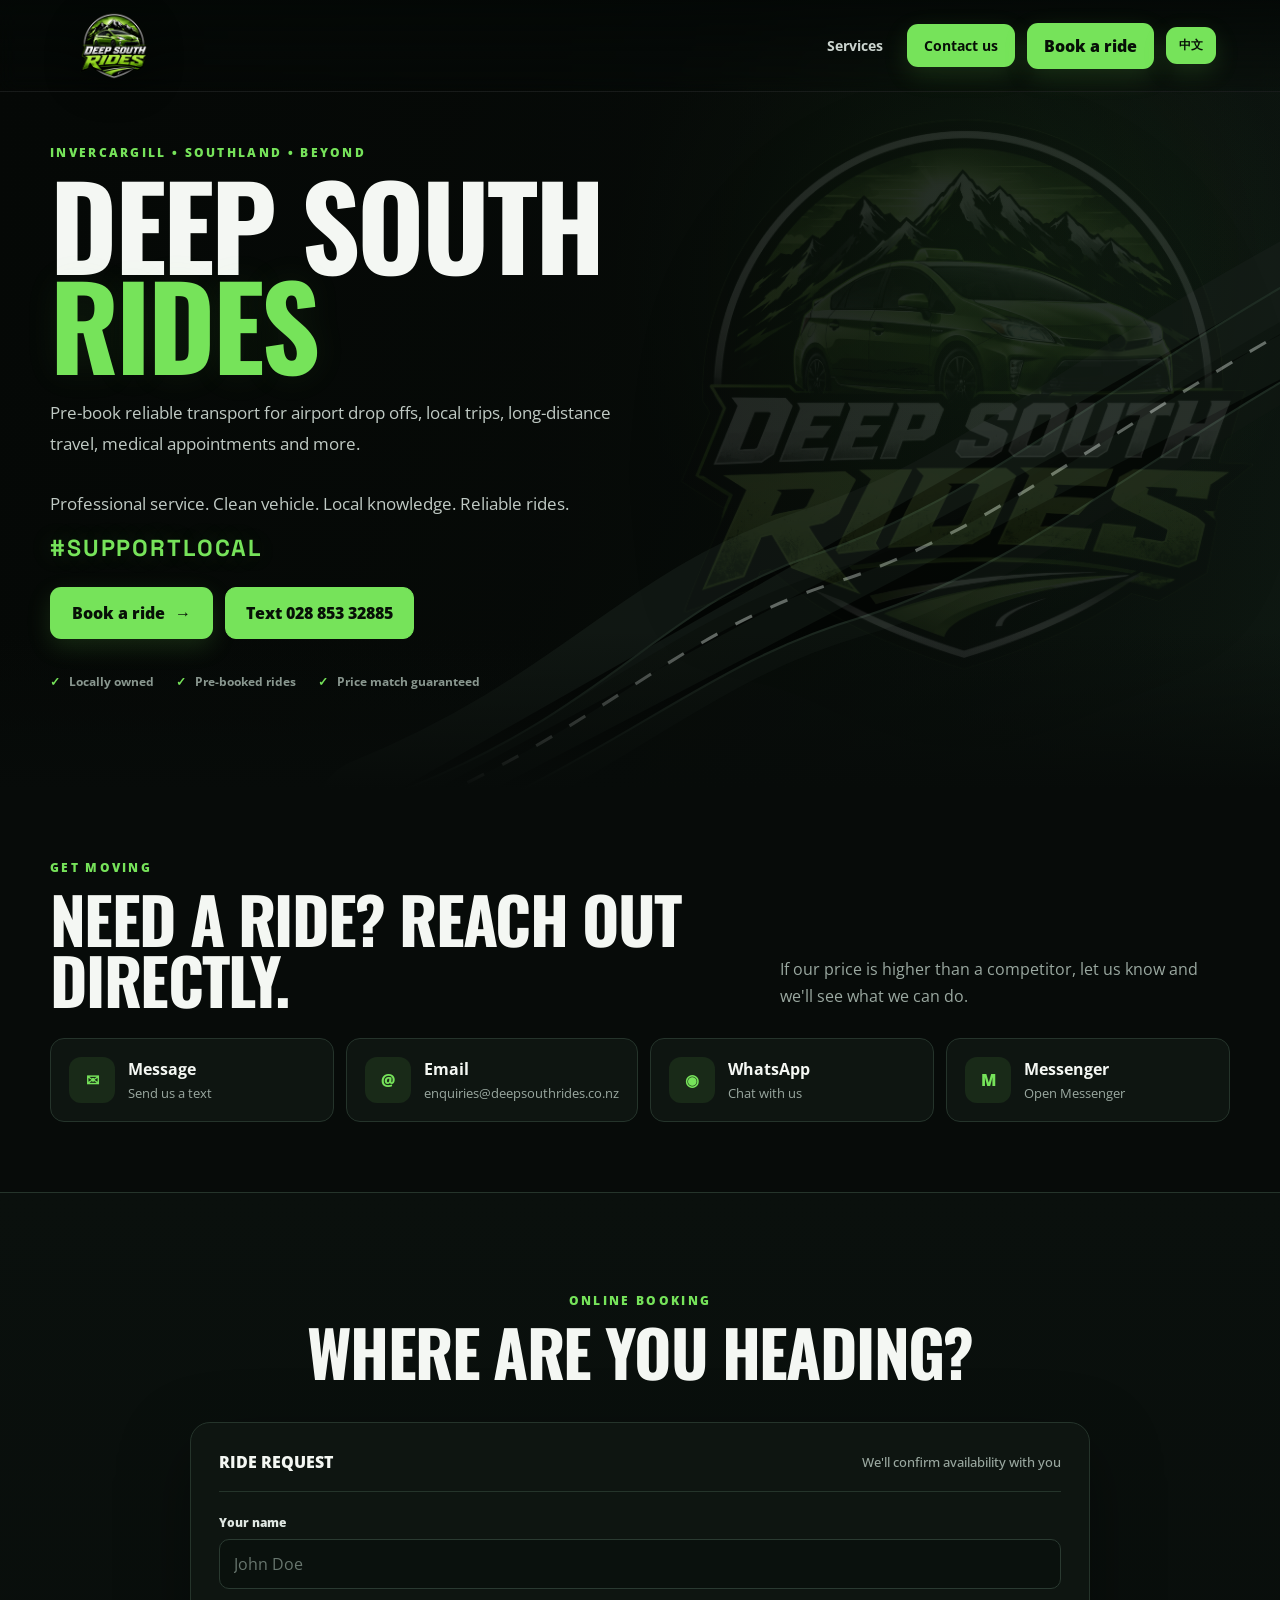
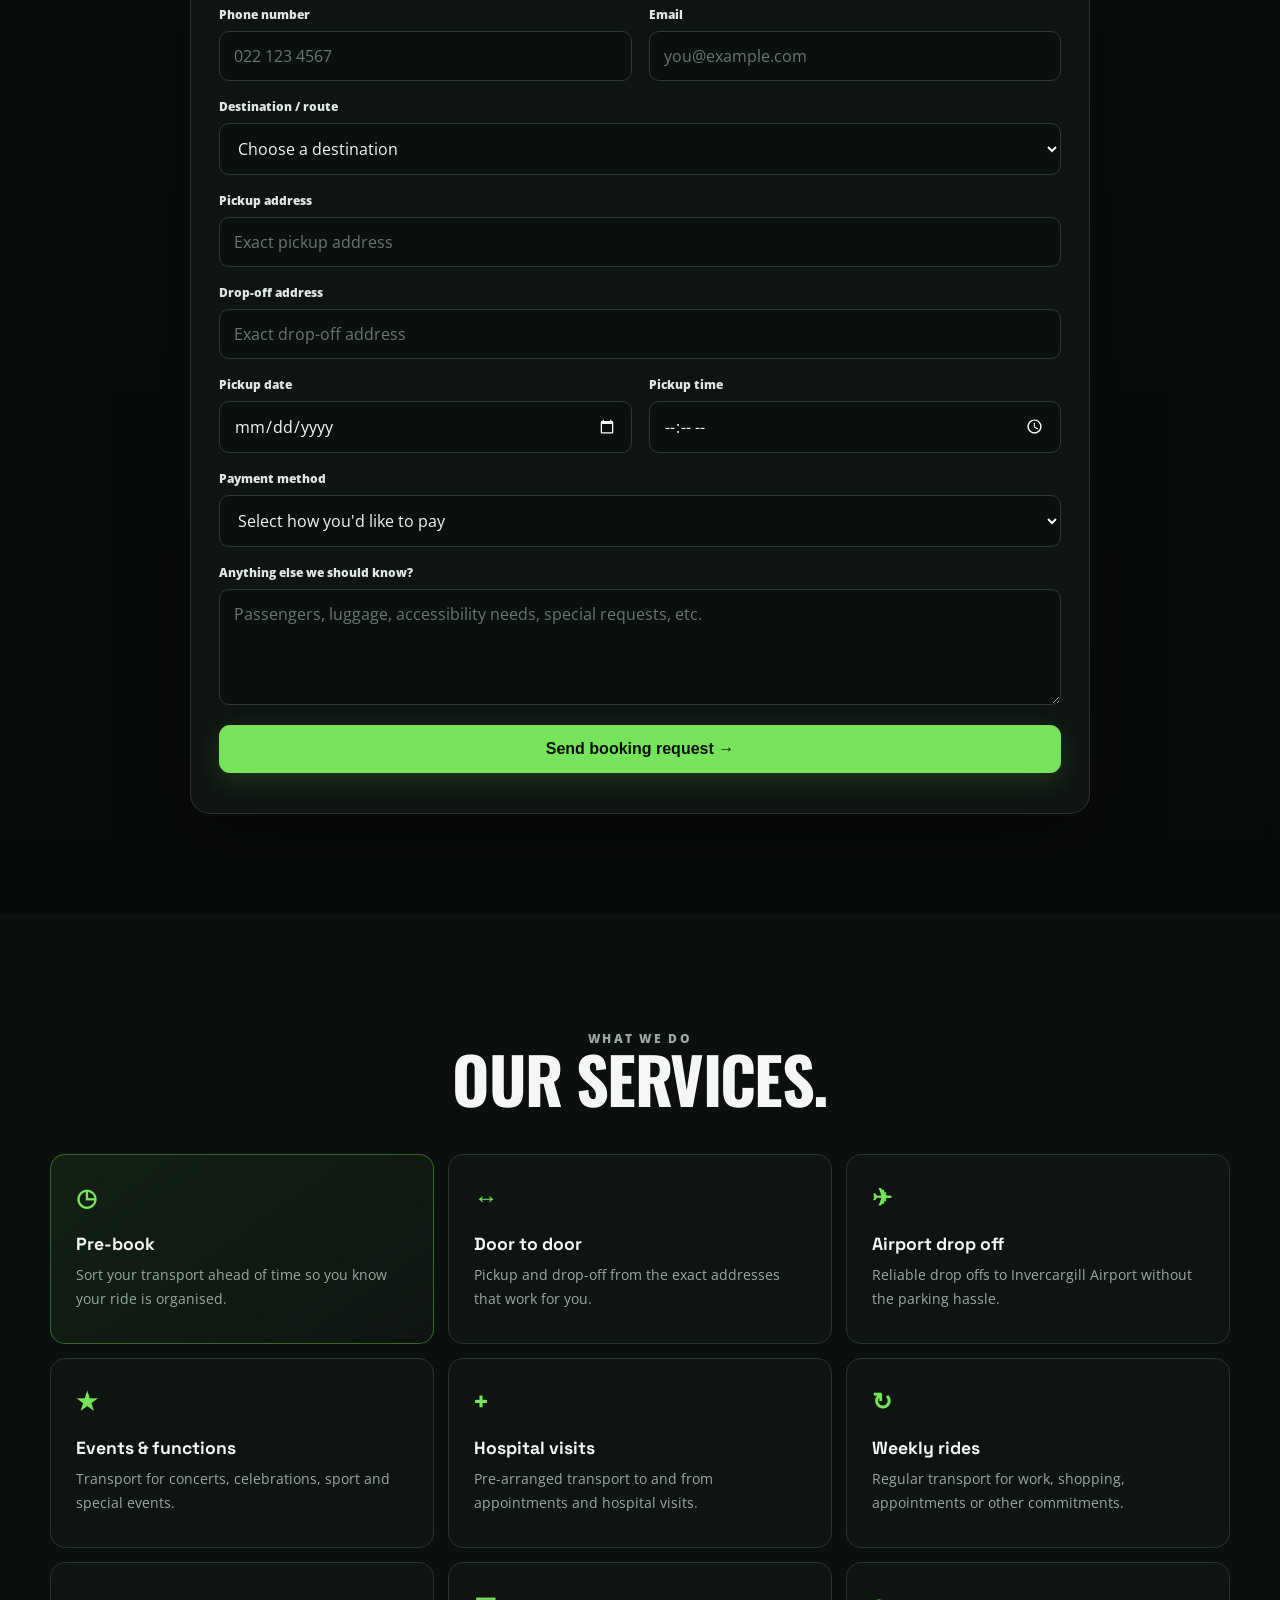
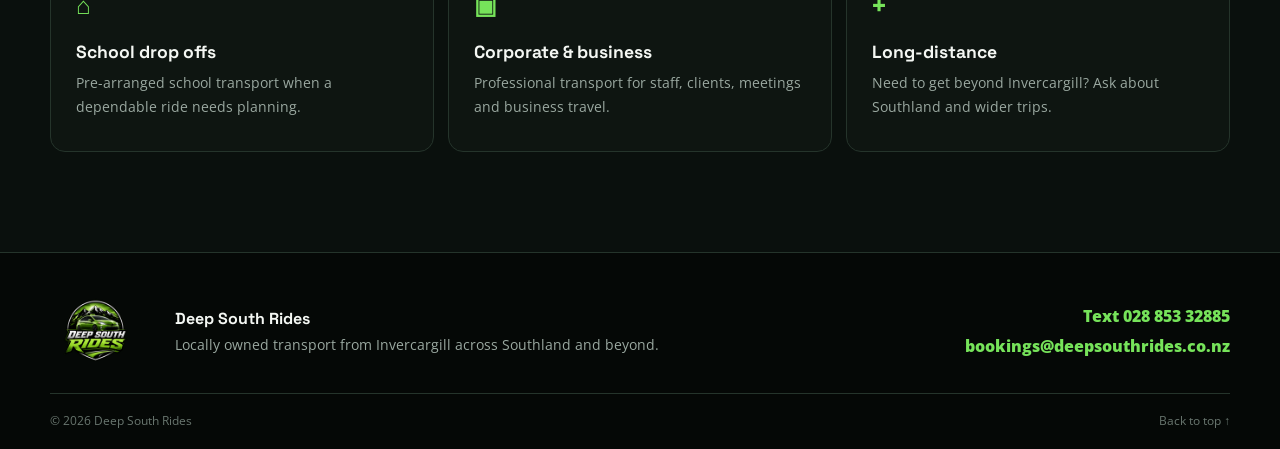
==== index.html @ a777f021 "Update index.html" ====
<!DOCTYPE html>
<html lang="en">
<head>
  <meta charset="utf-8">
  <meta name="viewport" content="width=device-width, initial-scale=1">
  <meta name="description" content="Deep South Rides — locally owned pre-booked transport across Invercargill, Southland and beyond.">
  <title>Deep South Rides | Invercargill & Southland</title>
  <link rel="icon" type="image/png" href="images/favicon.png">
  <link rel="stylesheet" href="index.css">
  <link rel="preconnect" href="https://fonts.googleapis.com">
  <link rel="preconnect" href="https://fonts.gstatic.com" crossorigin>
  <link href="https://fonts.googleapis.com/css2?family=Open+Sans:wght@400;500;600;700;800&family=Oswald:wght@500;600;700&family=Space+Grotesk:wght@500;600;700&display=swap" rel="stylesheet">
</head>

<body>

  <div id="google_translate_element" class="translate-widget" aria-label="Translate this page"></div>

  <header class="site-header">
    <a href="#top" class="brand" aria-label="Deep South Rides home">
      <img src="images/UberTaxiInvercargillRides.png" alt="Deep South Rides logo">
    </a>

    <nav class="desktop-nav" aria-label="Main navigation">
      <a href="#services">Services</a>
      <a href="#contact" class="header-contact">Contact us</a>
      <a href="#book" class="header-book">Book a ride</a>
      <button type="button" class="language-btn" onclick="openChinese()">中文</button>
    </nav>
  </header>


  <main id="top">

    <!-- HERO -->
    <section class="hero">

      <div class="hero-road-art" aria-hidden="true">
        <svg viewBox="0 0 900 600" preserveAspectRatio="none">
          <path class="road road-one" d="M-50 590 C170 500 220 400 390 345 C560 290 680 170 950 35" />
          <path class="road road-two" d="M-60 625 C180 530 250 435 420 385 C590 335 720 205 965 85" />
          <path class="road-line" d="M-60 607 C175 516 235 420 405 366 C575 311 700 188 960 60" />
          <path class="road-side" d="M-35 575 C185 492 230 390 382 340 C550 285 675 165 930 28" />
          <path class="road-side" d="M-70 640 C190 545 260 450 430 400 C605 345 735 215 980 95" />
        </svg>
      </div>

      <img class="hero-watermark" src="images/UberTaxiInvercargillRides.png" alt="" aria-hidden="true">

      <div class="hero-content">
        <p class="eyebrow">INVERCARGILL • SOUTHLAND • BEYOND</p>

        <h1>
          DEEP SOUTH<br>
          <span>RIDES</span>
        </h1>

        <p class="hero-copy">
          Pre-book reliable transport for airport drop offs, local trips,
          long-distance travel, medical appointments and more.
          <br><br>
          Professional service. Clean vehicle. Local knowledge. Reliable rides.
        </p>

        <p class="support-local">#SUPPORTLOCAL</p>

        <div class="hero-actions">
          <a href="#book" class="primary-btn">
            Book a ride <span>→</span>
          </a>

          <a href="sms:02885332885" class="ghost-btn">
            Text 028 853 32885
          </a>
        </div>

        <div class="hero-meta">
          <span><b>✓</b> Locally owned</span>
          <span><b>✓</b> Pre-booked rides</span>
          <span><b>✓</b> Price match guaranteed</span>
        </div>
      </div>

      <div class="hero-bottom-fade"></div>
    </section>


    <!-- QUICK CONTACT -->
    <section class="quick-booking" aria-labelledby="booking-options-title">

      <div class="section-heading">
        <div>
          <p class="eyebrow">GET MOVING</p>
          <h2 id="booking-options-title">
            Need a ride? Reach out directly.
          </h2>
        </div>

        <p>
          If our price is higher than a competitor, let us know and we'll see
          what we can do.
        </p>
      </div>

      <div class="booking-options">

        <a class="booking-option" href="sms:02885332885">
          <span class="option-icon">✉</span>
          <strong>Message</strong>
          <small>Send us a text</small>
        </a>

        <a class="booking-option" href="mailto:bookings@deepsouthrides.co.nz">
          <span class="option-icon">@</span>
          <strong>Email</strong>
          <small>enquiries@deepsouthrides.co.nz</small>
        </a>

        <a
          class="booking-option"
          href="https://wa.me/642885332885"
          target="_blank"
          rel="noopener"
        >
          <span class="option-icon">◉</span>
          <strong>WhatsApp</strong>
          <small>Chat with us</small>
        </a>

        <a
          class="booking-option"
          href="https://www.facebook.com/share/1C5EpZ6RTG/"
          target="_blank"
          rel="noopener"
        >
          <span class="option-icon">M</span>
          <strong>Messenger</strong>
          <small>Open Messenger</small>
        </a>

      </div>
    </section>


    <!-- BOOKING -->
    <section class="booking-section" id="book">

      <div class="booking-intro centered-intro">
        <p class="eyebrow">ONLINE BOOKING</p>
        <h2>Where are you heading?</h2>
      </div>

      <div class="booking-card">

        <form
          id="rideForm"
          action="https://formspree.io/f/mrpznook"
          method="POST"
        >

          <input
            type="hidden"
            name="_subject"
            value="New Deep South Rides booking request"
          >

          <div class="form-top">
            <span>RIDE REQUEST</span>
            <small>We'll confirm availability with you</small>
          </div>

          <div class="form-grid">

            <label class="field full">
              <span>Your name</span>
              <input
                type="text"
                name="name"
                placeholder="John Doe"
                required
                autocomplete="name"
              >
            </label>


            <label class="field">
              <span>Phone number</span>
              <input
                type="tel"
                name="phone"
                placeholder="022 123 4567"
                required
                autocomplete="tel"
              >
            </label>


            <label class="field">
              <span>Email</span>
              <input
                type="email"
                name="email"
                placeholder="you@example.com"
                required
                autocomplete="email"
              >
            </label>


            <label class="field full">
              <span>Destination / route</span>

              <select
                id="destination"
                name="destination"
                required
              >

                <option value="" selected disabled>
                  Choose a destination
                </option>

                <option
                  value="Invercargill Town Boundary - $12.50"
                  data-map="https://www.google.com/maps/d/edit?mid=1OoMt-_o56Mou2EykRLK20W5G-H4klWc&usp=sharinghttps://www.google.com/maps/d/edit?mid=1OoMt-_o56Mou2EykRLK20W5G-H4klWc&usp=sharing"
                >
                  Invercargill Town Boundary — $12.50
                </option>

                <option
                  value="Otatara - $20"
                  data-map="Otatara, Southland, New Zealand"
                >
                  Otatara — $20
                </option>

                <!-- DO NOT CHANGE THIS VALUE/TEXT -->
                <option
                  value="Airport Drop Offs - $25"
                  data-map="Invercargill Airport, New Zealand"
                >
                  Airport Drop Offs — $20 (drop off only)
                </option>

                <option
                  value="Bluff - $50"
                  data-map="Bluff, Southland, New Zealand"
                >
                  Bluff — $50
                </option>

                <option
                  value="Riverton - $75"
                  data-map="Riverton, Southland, New Zealand"
                >
                  Riverton — $75
                </option>

                <option
                  value="Gore - $100"
                  data-map="Gore, Southland, New Zealand"
                >
                  Gore — $100
                </option>

                <option
                  value="Te Anau - $300"
                  data-map="Te Anau, New Zealand"
                >
                  Te Anau — $300
                </option>

                <option
                  value="Queenstown - $350"
                  data-map="Queenstown, New Zealand"
                >
                  Queenstown — $350
                </option>

                <option
                  value="Dunedin - $375"
                  data-map="Dunedin, New Zealand"
                >
                  Dunedin — $375
                </option>

                <option
                  value="Wanaka - $450"
                  data-map="Wanaka, New Zealand"
                >
                  Wanaka — $450
                </option>

                <option value="Other destination">
                  Other / somewhere not listed
                </option>

              </select>
            </label>


            <!-- MAP -->
            <div
              class="map-wrap full"
              id="mapWrap"
              hidden
            >

              <div class="map-title">
                <strong id="mapTitle">Your trip</strong>
                <span>MAP PREVIEW</span>
              </div>

              <iframe
                id="tripMap"
                title="Destination map"
                loading="lazy"
                referrerpolicy="no-referrer-when-downgrade"
              ></iframe>

              <p class="map-note">
                Map preview only. Add your exact pickup and drop-off addresses
                below and we'll confirm the final route.
              </p>

            </div>


            <label class="field full">
              <span>Pickup address</span>
              <input
                type="text"
                name="pickup_address"
                placeholder="Exact pickup address"
                required
                autocomplete="street-address"
              >
            </label>


            <label class="field full">
              <span>Drop-off address</span>
              <input
                type="text"
                name="dropoff_address"
                placeholder="Exact drop-off address"
                required
              >
            </label>


            <label class="field">
              <span>Pickup date</span>
              <input
                type="date"
                id="pickupDate"
                name="pickup_date"
                required
              >
            </label>


            <label class="field">
              <span>Pickup time</span>
              <input
                type="time"
                id="pickupTime"
                name="pickup_time"
                required
              >
            </label>


            <label class="field full">
              <span>Payment method</span>

              <select
                id="paymentMethod"
                name="payment_method"
                required
              >

                <option value="" selected disabled>
                  Select how you'd like to pay
                </option>

                <option value="Online Card Payment">
                  Pay online by card
                </option>

                <option value="PayWave / Card on Arrival">
                  PayWave / card on arrival
                </option>

                <option value="Cash on Arrival">
                  Cash on arrival
                </option>

                <option value="Bank Transfer">
                  Bank transfer
                </option>

              </select>
            </label>


            <div
              id="bankDetails"
              class="bank-details full"
              hidden
            >
              <strong>Bank transfer info</strong>

              <p>
                Account:
                <strong>38-9015-0657946-19</strong>
                — David Spencer
                <br>
                Reference:
                use your
                <strong>Name + Pickup Date</strong>.
              </p>
            </div>


            <label class="field full">
              <span>Anything else we should know?</span>

              <textarea
                name="message"
                rows="4"
                placeholder="Passengers, luggage, accessibility needs, special requests, etc."
              ></textarea>
            </label>

          </div>


          <button
            class="submit-btn"
            type="submit"
          >
            Send booking request <span>→</span>
          </button>

          <p
            class="form-status"
            id="formStatus"
            aria-live="polite"
          ></p>

        </form>
      </div>
    </section>


    <!-- SERVICES -->
    <section
      class="services-section"
      id="services"
    >

      <div class="section-shell">

        <div class="section-heading stacked">
          <p class="eyebrow">WHAT WE DO</p>
          <h2>Our services.</h2>
        </div>


        <div class="service-grid">

          <article class="service-card featured">
            <div class="service-icon">◷</div>
            <h3>Pre-book</h3>
            <p>
              Sort your transport ahead of time so you know your ride is organised.
            </p>
          </article>


          <article class="service-card">
            <div class="service-icon">↔</div>
            <h3>Door to door</h3>
            <p>
              Pickup and drop-off from the exact addresses that work for you.
            </p>
          </article>


          <article class="service-card">
            <div class="service-icon">✈</div>
            <h3>Airport drop off</h3>
            <p>
              Reliable drop offs to Invercargill Airport without the parking hassle.
            </p>
          </article>


          <article class="service-card">
            <div class="service-icon">★</div>
            <h3>Events & functions</h3>
            <p>
              Transport for concerts, celebrations, sport and special events.
            </p>
          </article>


          <article class="service-card">
            <div class="service-icon">+</div>
            <h3>Hospital visits</h3>
            <p>
              Pre-arranged transport to and from appointments and hospital visits.
            </p>
          </article>


          <article class="service-card">
            <div class="service-icon">↻</div>
            <h3>Weekly rides</h3>
            <p>
              Regular transport for work, shopping, appointments or other commitments.
            </p>
          </article>


          <article class="service-card">
            <div class="service-icon">⌂</div>
            <h3>School drop offs</h3>
            <p>
              Pre-arranged school transport when a dependable ride needs planning.
            </p>
          </article>


          <article class="service-card">
            <div class="service-icon">▣</div>
            <h3>Corporate & business</h3>
            <p>
              Professional transport for staff, clients, meetings and business travel.
            </p>
          </article>


          <article class="service-card">
            <div class="service-icon">+</div>
            <h3>Long-distance</h3>
            <p>
              Need to get beyond Invercargill? Ask about Southland and wider trips.
            </p>
          </article>

        </div>
      </div>
    </section>

  </main>


  <!-- FOOTER -->
  <footer id="contact">

    <div class="footer-inner">

      <img
        src="images/UberTaxiInvercargillRides.png"
        alt="Deep South Rides logo"
      >

      <div>
        <strong>Deep South Rides</strong>

        <p>
          Locally owned transport from Invercargill across Southland and beyond.
        </p>
      </div>

      <div class="footer-contact">

        <a href="sms:02885332885">
          Text 028 853 32885
        </a>

        <a href="mailto:bookings@deepsouthrides.co.nz">
          bookings@deepsouthrides.co.nz
        </a>

      </div>

    </div>


    <div class="footer-bottom">

      <span>
        © 2026 Deep South Rides
      </span>

      <a href="#top">
        Back to top ↑
      </a>

    </div>

  </footer>


<script>

  const form = document.getElementById('rideForm');

  const dateInput =
    document.getElementById('pickupDate');

  const timeInput =
    document.getElementById('pickupTime');

  const status =
    document.getElementById('formStatus');

  const destination =
    document.getElementById('destination');

  const mapWrap =
    document.getElementById('mapWrap');

  const tripMap =
    document.getElementById('tripMap');

  const mapTitle =
    document.getElementById('mapTitle');

  const paymentMethodSelect =
    document.getElementById('paymentMethod');

  const bankDetails =
    document.getElementById('bankDetails');


  // No minimum-notice rule:
  // customers can request any pickup time and we'll confirm availability.
  dateInput.min =
    new Date().toISOString().slice(0, 10);


  // Bank transfer details
  paymentMethodSelect.addEventListener('change', () => {

    bankDetails.hidden =
      paymentMethodSelect.value !== 'Bank Transfer';

  });


  /*
   * DESTINATION MAP
   *
   * Invercargill uses a coordinate-based Google Maps embed.
   * This keeps the map centred on Invercargill and zoomed in
   * instead of showing the entire Southland/world.
   */

  destination.addEventListener('change', () => {

    const option =
      destination.options[destination.selectedIndex];

    const place =
      option.dataset.map;


    // No map for "Other destination"
    if (!place) {

      mapWrap.hidden = true;
      tripMap.src = '';

      return;
    }


    // Set title
    mapTitle.textContent =
      option.textContent.replace(/\s*—.*/, '').trim();


    /*
     * INVERCARGILL TOWN BOUNDARY
     *
     * q = exact centre coordinate
     * z = zoom level
     *
     * Higher zoom number = closer view.
     */
    if (
      option.value.startsWith(
        'Invercargill Town Boundary'
      )
    ) {

      tripMap.src =
        'https://www.google.com/maps' +
        '?q=-46.4132,168.3538' +
        '&z=13' +
        '&output=embed';

    } else {

      /*
       * Other destinations still show the route
       * from Invercargill to the selected destination.
       */

      tripMap.src =
        'https://www.google.com/maps' +
        '?output=embed' +
        '&saddr=' +
        encodeURIComponent(
          'Invercargill, New Zealand'
        ) +
        '&daddr=' +
        encodeURIComponent(place);

    }


    mapWrap.hidden = false;

  });


  // FORM SUBMISSION
  form.addEventListener('submit', async (event) => {

    event.preventDefault();

    status.textContent = '';
    status.className = 'form-status';


    const submitButton =
      form.querySelector('.submit-btn');

    const originalText =
      submitButton.innerHTML;


    submitButton.disabled = true;

    submitButton.innerHTML =
      'Sending booking...';


    try {

      const response =
        await fetch(
          'https://formspree.io/f/mrpznook',
          {
            method: 'POST',
            body: new FormData(form),
            headers: {
              Accept: 'application/json'
            }
          }
        );


      if (!response.ok) {
        throw new Error('submit failed');
      }


      // Save booking information
      sessionStorage.setItem(
        'rideDestination',
        destination.value
      );

      sessionStorage.setItem(
        'rideName',
        form.elements.name.value
      );

      sessionStorage.setItem(
        'rideDate',
        dateInput.value
      );

      sessionStorage.setItem(
        'rideTime',
        timeInput.value
      );

      sessionStorage.setItem(
        'paymentMethod',
        paymentMethodSelect.value
      );


      // Keep Stripe in the background
      // for online card payments.
      window.location.href =
        paymentMethodSelect.value ===
        'Online Card Payment'
          ? 'pay.html'
          : 'success.html';


    } catch (error) {

      status.textContent =
        'Something went wrong. Please try again or contact us by text or email.';

      status.className =
        'form-status error';

      submitButton.disabled = false;

      submitButton.innerHTML =
        originalText;

    }

  });


  // CHINESE TRANSLATION
  function openChinese() {

    const select =
      document.querySelector('.goog-te-combo');


    if (select) {

      select.value = 'zh-CN';

      select.dispatchEvent(
        new Event('change')
      );

    } else {

      const widget =
        document.getElementById(
          'google_translate_element'
        );

      widget.classList.add('show');


      setTimeout(() => {

        const s =
          document.querySelector(
            '.goog-te-combo'
          );

        if (s) {

          s.value = 'zh-CN';

          s.dispatchEvent(
            new Event('change')
          );

        }

      }, 600);

    }

  }


  function googleTranslateElementInit() {

    new google.translate.TranslateElement(

      {
        pageLanguage: 'en',
        includedLanguages: 'en,zh-CN',
        autoDisplay: false
      },

      'google_translate_element'

    );

  }

</script>


<script
  src="https://translate.google.com/translate_a/element.js?cb=googleTranslateElementInit"
></script>

</body>
</html>
---- index.css ----
:root{
  --bg:#070b09;--bg2:#0a100d;--surface:#0e1511;--surface2:#121c17;--surface3:#16221b;
  --green:#76e35a;--green-dark:#4fbd43;--text:#f4f7f3;--muted:#9aa8a0;--line:#25342b;
  --max:1180px;--shadow:0 24px 70px rgba(0,0,0,.35)
}
*{box-sizing:border-box}
html{scroll-behavior:smooth;background:var(--bg);color-scheme:dark}
body{margin:0;background:var(--bg);color:var(--text);font-family:'Open Sans',Arial,sans-serif;overflow-x:hidden}
a{color:inherit}img{max-width:100%}section{position:relative}
.site-header{position:absolute;top:0;left:0;right:0;height:92px;padding:12px clamp(20px,5vw,70px);display:flex;align-items:center;justify-content:space-between;z-index:20;background:linear-gradient(180deg,rgba(4,8,6,.92),rgba(4,8,6,.18));border-bottom:1px solid rgba(255,255,255,.08);backdrop-filter:blur(10px)}
.brand{display:flex;align-items:center}.brand img{width:100px;height:70px;object-fit:contain;filter:drop-shadow(0 8px 18px rgba(0,0,0,.35))}
.desktop-nav{display:flex;align-items:center;gap:12px}.desktop-nav>a:not(.header-book){text-decoration:none;color:#cbd4cf;font-size:.86rem;font-weight:700;padding:10px 12px;transition:.2s}.desktop-nav>a:not(.header-book):hover{color:var(--green)}
.header-book,.header-contact,.language-btn,.primary-btn,.submit-btn{background:var(--green);color:#071007!important;text-decoration:none;font-weight:800;border:0;cursor:pointer;border-radius:11px;transition:.2s;box-shadow:0 8px 25px rgba(118,227,90,.15)}
.header-book,.header-contact{padding:12px 17px!important}.language-btn{padding:10px 13px;font:800 .78rem 'Space Grotesk',sans-serif}.header-book:hover,.header-contact:hover,.language-btn:hover,.primary-btn:hover,.submit-btn:hover{background:#8df073;transform:translateY(-2px)}
.translate-widget{position:fixed;top:98px;right:24px;z-index:50;display:none;background:#101812;border:1px solid var(--line);border-radius:10px;padding:8px}
.translate-widget.show{display:block}.goog-te-banner-frame{display:none!important}body{top:0!important}.goog-te-gadget{font-size:0!important}.goog-te-gadget .goog-te-combo{font-size:13px!important;background:#101812;color:#fff;border:1px solid #33463a;padding:7px;border-radius:7px}

.hero{min-height:760px;display:flex;align-items:center;padding:145px 24px 100px;overflow:hidden;background:radial-gradient(circle at 75% 35%,rgba(77,167,65,.15),transparent 32%),linear-gradient(115deg,#050806 0%,#0a100c 52%,#101b14 100%)}
.hero:before{content:"";position:absolute;inset:0;background:linear-gradient(90deg,rgba(5,8,6,.98) 0%,rgba(5,8,6,.82) 42%,rgba(5,8,6,.18) 100%);opacity:.95}
.hero-content{position:relative;z-index:4;width:min(var(--max),100%);margin:auto}
.eyebrow{margin:0 0 13px;color:var(--green);font-size:.72rem;font-weight:800;letter-spacing:.2em;text-transform:uppercase}
.hero h1,.section-heading h2,.booking-intro h2,.areas-inner h2{font-family:Oswald,sans-serif;text-transform:uppercase;letter-spacing:-.025em}
.hero h1{font-size:clamp(4rem,9vw,8rem);line-height:.87;margin:0;max-width:820px}.hero h1 span{color:var(--green);text-shadow:0 0 35px rgba(118,227,90,.08)}
.hero-copy{max-width:600px;color:#c0cac4;font-size:1.08rem;line-height:1.75;margin:25px 0 14px}
.support-local{font:700 clamp(1.1rem,2vw,1.45rem) 'Space Grotesk',sans-serif;color:var(--green);letter-spacing:.08em;margin:0 0 24px;text-shadow:0 0 24px rgba(118,227,90,.18)}
.hero-actions{display:flex;gap:12px;flex-wrap:wrap}.primary-btn{display:inline-flex;align-items:center;gap:10px;padding:15px 22px}.ghost-btn{display:inline-flex;align-items:center;padding:14px 20px;border:1px solid var(--green);border-radius:11px;text-decoration:none;color:#071007;font-weight:800;background:var(--green);transition:.2s}.ghost-btn:hover{background:#8df073}
.hero-meta{display:flex;gap:22px;flex-wrap:wrap;margin-top:34px;color:#89978f;font-size:.78rem;font-weight:700}.hero-meta b{color:var(--green);margin-right:6px}
.hero-watermark{position:absolute;z-index:2;right:2%;top:105px;width:min(47vw,580px);opacity:.10;filter:saturate(.7) drop-shadow(0 20px 50px rgba(0,0,0,.5));transform:rotate(0deg)}
.hero-road-art{position:absolute;z-index:1;right:-5%;bottom:-4%;width:72%;height:78%;opacity:.62;pointer-events:none}.hero-road-art svg{width:100%;height:100%;overflow:visible}.road{fill:none;stroke-linecap:round}.road-one{stroke:#171f1a;stroke-width:105}.road-two{stroke:#111813;stroke-width:70}.road-line{stroke:#dbe4dd;stroke-width:3;stroke-dasharray:18 20;opacity:.7}.road-side{stroke:#2c3d32;stroke-width:2;opacity:.9}.hero-bottom-fade{position:absolute;z-index:3;left:0;right:0;bottom:0;height:160px;background:linear-gradient(transparent,var(--bg))}
.quick-booking{padding:70px 24px;border-bottom:1px solid var(--line);background:var(--bg)}
.section-heading{width:min(var(--max),100%);margin:0 auto 28px;display:flex;align-items:end;justify-content:space-between;gap:30px}.section-heading h2,.booking-intro h2,.areas-inner h2{font-size:clamp(2.2rem,5vw,4.4rem);line-height:.95;margin:0}.section-heading>p{max-width:450px;color:var(--muted);line-height:1.7;margin:0}.section-heading.stacked{display:block;text-align:center;margin-bottom:45px}.section-heading.stacked>p{margin:15px auto 0;max-width:650px}
.booking-options{width:min(var(--max),100%);margin:auto;display:grid;grid-template-columns:repeat(4,1fr);gap:12px}.booking-option{display:grid;grid-template-columns:46px 1fr;grid-template-rows:auto auto;column-gap:13px;align-items:center;padding:18px;background:var(--surface);border:1px solid var(--line);border-radius:14px;text-decoration:none;transition:.2s}.booking-option:hover{border-color:var(--green);transform:translateY(-2px)}.option-icon{grid-row:1/3;width:46px;height:46px;display:grid;place-items:center;border-radius:12px;background:rgba(118,227,90,.1);color:var(--green);font-weight:800}.booking-option strong{font-size:.98rem}.booking-option small{color:var(--muted);margin-top:3px}
.booking-section{padding:100px 24px;background:linear-gradient(180deg,var(--bg2),var(--bg))}
.centered-intro{text-align:center;display:block;margin-bottom:40px}.centered-intro h2{margin-top:0}
.booking-card{width:min(900px,100%);margin:auto;background:var(--surface);border:1px solid var(--line);border-radius:20px;padding:28px;box-shadow:var(--shadow)}
.form-top{display:flex;justify-content:space-between;gap:20px;align-items:center;padding-bottom:18px;margin-bottom:22px;border-bottom:1px solid var(--line);font-weight:800}.form-top small{color:var(--muted);font-weight:500}
.form-grid{display:grid;grid-template-columns:1fr 1fr;gap:17px}.field{display:grid;gap:8px}.field.full{grid-column:1/-1}.field span{font-size:.78rem;font-weight:800;color:#dfe7e2}.field em{font-style:normal;color:var(--green)}
input,select,textarea{width:100%;font:inherit;color:var(--text);background:#0a110d;border:1px solid #2a3a31;border-radius:10px;padding:13px 14px;outline:none;transition:.2s}input::placeholder,textarea::placeholder{color:#68766e}select{cursor:pointer}input:focus,select:focus,textarea:focus{border-color:var(--green);box-shadow:0 0 0 3px rgba(118,227,90,.08)}textarea{resize:vertical;min-height:105px}
.map-wrap{border:1px solid var(--line);border-radius:13px;overflow:hidden;background:#0a100d}.map-title{padding:12px 14px;display:flex;justify-content:space-between;gap:15px}.map-title span{color:#718077;font-size:.7rem;letter-spacing:.12em;font-weight:800}.map-wrap iframe{width:100%;height:250px;border:0;display:block;filter:saturate(.7) brightness(.78)}.map-note{padding:0 14px 13px;color:#7f8c84;font-size:.76rem;line-height:1.5}.bank-details{background:rgba(118,227,90,.07);border:1px solid rgba(118,227,90,.2);border-radius:10px;padding:14px}.bank-details p{margin:6px 0 0;color:var(--muted);line-height:1.6}
.submit-btn{margin-top:20px;padding:15px 22px;width:100%;font-size:1rem}.submit-btn:disabled{opacity:.65;cursor:wait;transform:none}.form-status{margin:12px 0 0;text-align:center;color:var(--green);font-weight:700}.form-status.error{color:#ff8c8c}
.services-section{padding:100px 24px;background:var(--bg2)}.section-shell{width:min(var(--max),100%);margin:auto}.service-grid{display:grid;grid-template-columns:repeat(3,1fr);gap:14px}.service-card{padding:25px;background:var(--surface);border:1px solid var(--line);border-radius:15px;min-height:190px}.service-card.featured{border-color:rgba(118,227,90,.38);background:linear-gradient(145deg,rgba(118,227,90,.08),var(--surface))}.service-icon{color:var(--green);font-size:1.5rem;font-weight:800}.service-card h3{margin:20px 0 8px;font-family:'Space Grotesk',sans-serif;font-size:1.1rem}.service-card p{margin:0;color:var(--muted);line-height:1.65;font-size:.9rem}
.areas-section{padding:90px 24px;background:var(--bg)}.areas-inner{display:grid;grid-template-columns:.85fr 1.15fr;gap:60px;align-items:center}.areas-inner>div>p:last-child{color:var(--muted);line-height:1.7;max-width:480px}.area-chips{display:flex;flex-wrap:wrap;gap:10px}.area-chips span{padding:10px 14px;border:1px solid var(--line);border-radius:999px;color:#cdd7d1;background:var(--surface);font-size:.85rem}
footer{padding:45px 24px 20px;background:#050806;border-top:1px solid var(--line)}.footer-inner{width:min(var(--max),100%);margin:auto;display:grid;grid-template-columns:100px 1fr auto;gap:25px;align-items:center}.footer-inner img{width:90px;height:65px;object-fit:contain}.footer-inner strong{font-family:'Space Grotesk',sans-serif}.footer-inner p{color:var(--muted);margin:6px 0 0;font-size:.85rem}.footer-contact{display:grid;gap:8px;text-align:right}.footer-contact a{color:var(--green);font-weight:800;text-decoration:none}.footer-bottom{width:min(var(--max),100%);margin:30px auto 0;padding-top:18px;border-top:1px solid var(--line);display:flex;gap:22px;color:#69766f;font-size:.75rem}.footer-bottom a{margin-left:auto;text-decoration:none}.footer-bottom a+a{margin-left:0}.simple-page{min-height:70vh;padding:170px 24px 90px;width:min(900px,100%);margin:auto}.simple-page h1{font:600 clamp(3rem,7vw,5.5rem) Oswald,sans-serif;text-transform:uppercase}.simple-page p{color:var(--muted);line-height:1.8}
@media(max-width:900px){.desktop-nav{gap:4px}.desktop-nav>a:not(.header-book){display:none}.booking-options{grid-template-columns:repeat(2,1fr)}.service-grid{grid-template-columns:repeat(2,1fr)}.areas-inner{grid-template-columns:1fr;gap:30px}}
@media(max-width:600px){.site-header{height:76px;padding:8px 16px}.brand img{width:78px;height:56px}.header-contact{display:none}.header-book{padding:10px 12px!important;font-size:.75rem}.language-btn{padding:9px 10px}.hero{min-height:700px;padding:125px 20px 90px}.hero h1{font-size:clamp(3.4rem,18vw,5.2rem)}.hero-copy{font-size:.96rem}.hero-watermark{width:80vw;right:-15%;top:160px;opacity:.07}.hero-road-art{width:120%;height:65%;right:-25%}.section-heading{display:block}.section-heading>p{margin-top:15px}.booking-options{grid-template-columns:1fr}.booking-section,.services-section{padding:75px 16px}.booking-card{padding:18px;border-radius:15px}.form-grid{grid-template-columns:1fr}.field.full{grid-column:auto}.footer-inner{grid-template-columns:70px 1fr}.footer-contact{grid-column:1/-1;text-align:left}.footer-bottom{flex-wrap:wrap}.footer-bottom a{margin-left:0}.service-grid{grid-template-columns:1fr}.areas-section{padding:70px 20px}.translate-widget{top:80px;right:15px}}
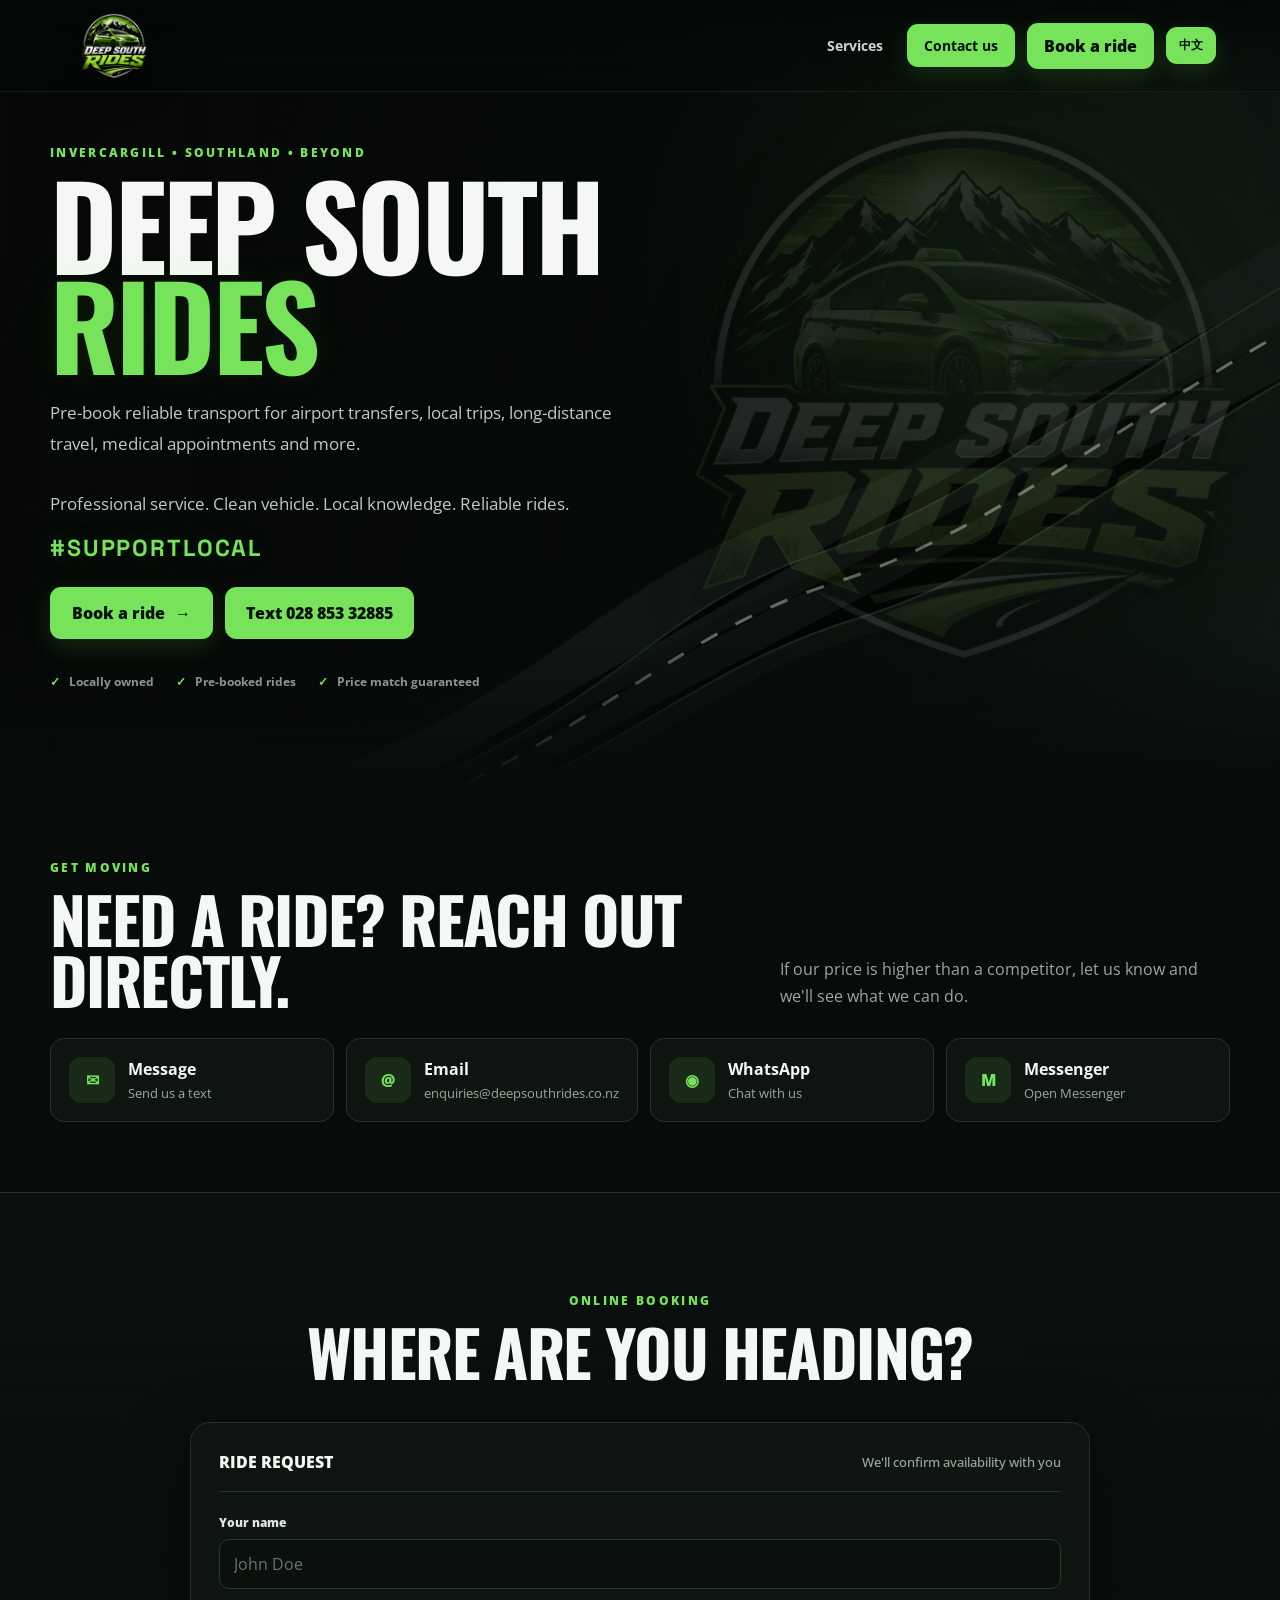
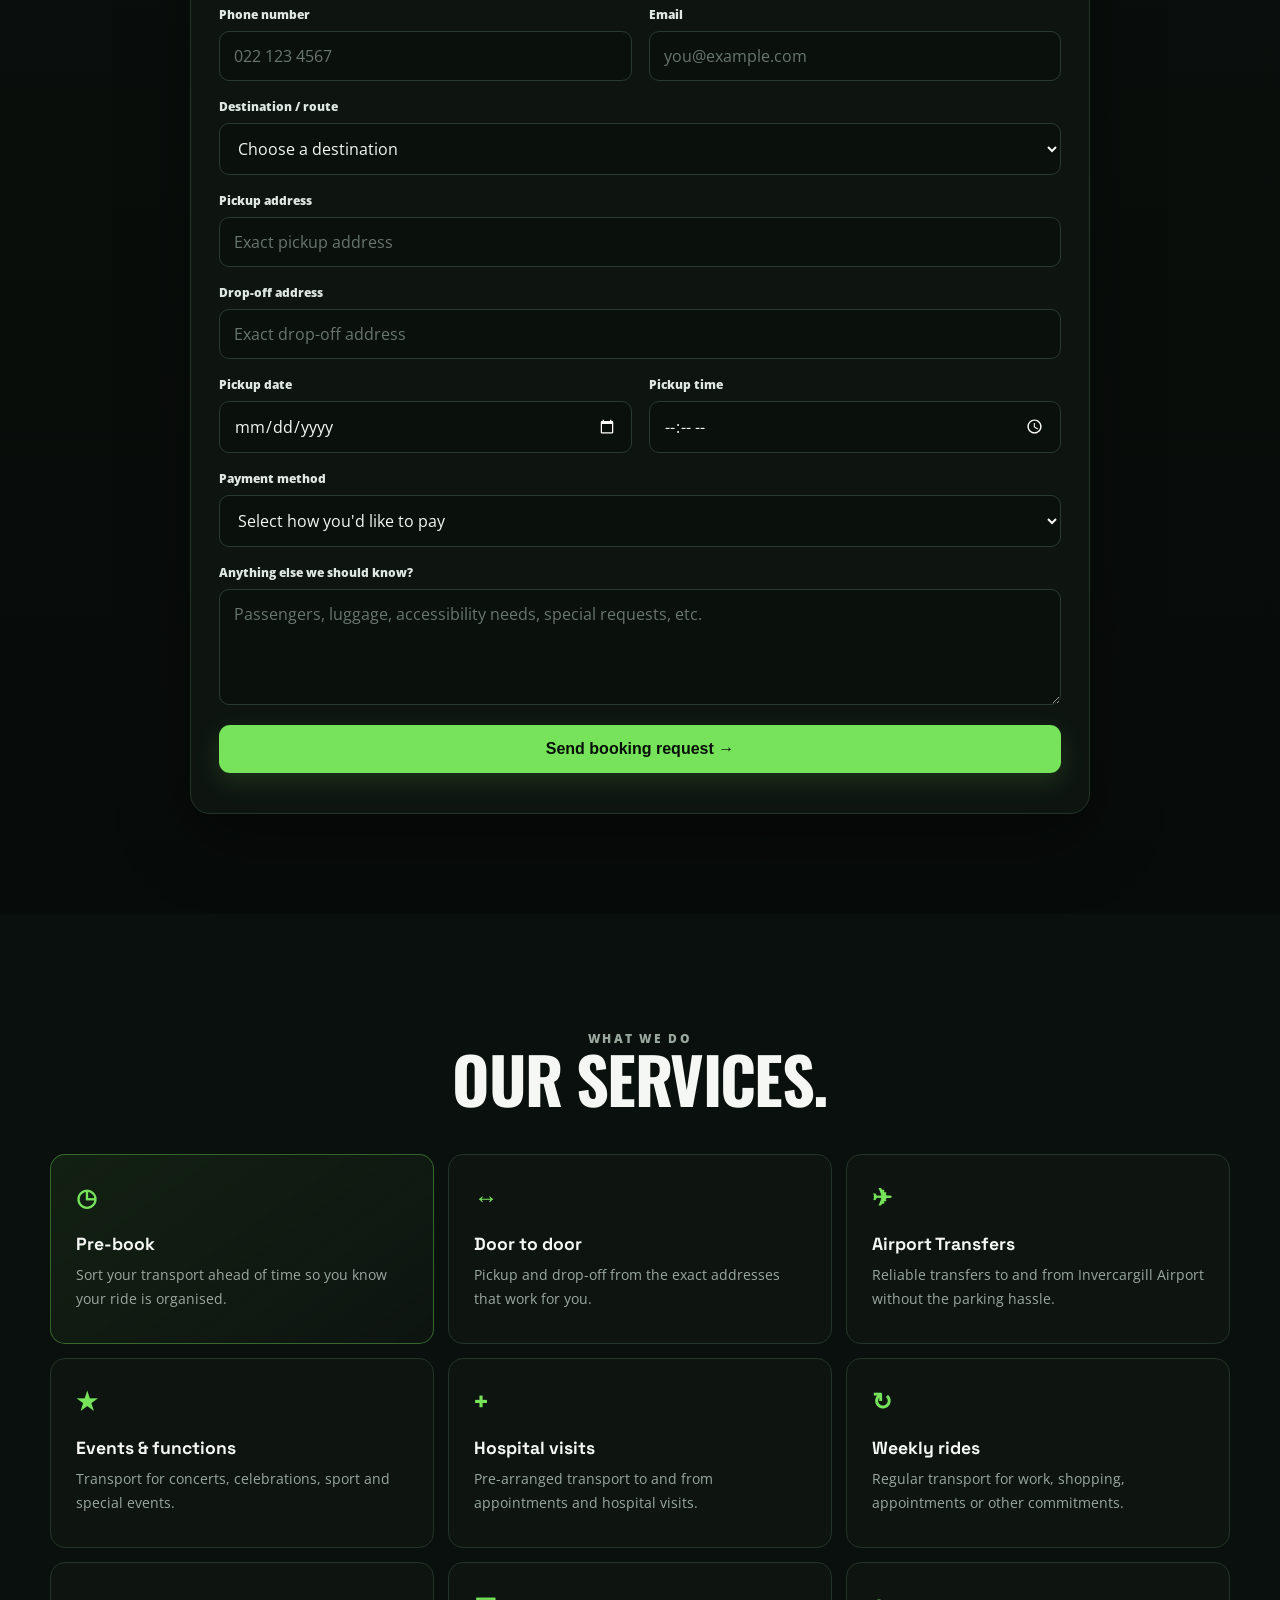
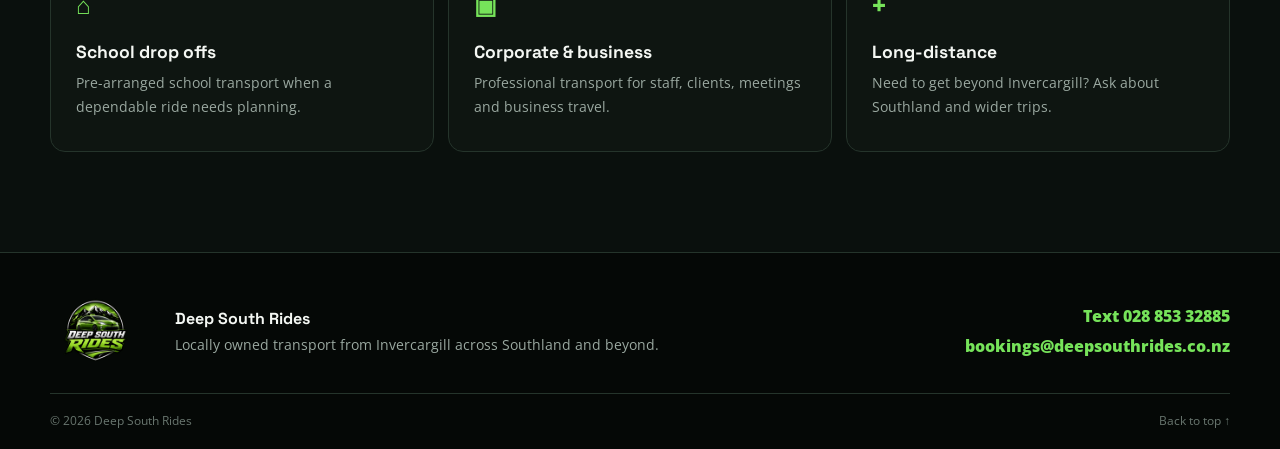
==== commit 7e57e056: "Update index.html" ====
--- a/index.html
+++ b/index.html
@@ -56,7 +56,7 @@
         </h1>
 
         <p class="hero-copy">
-          Pre-book reliable transport for airport drop offs, local trips,
+          Pre-book reliable transport for airport transfers, local trips,
           long-distance travel, medical appointments and more.
           <br><br>
           Professional service. Clean vehicle. Local knowledge. Reliable rides.
@@ -222,9 +222,9 @@
 
                 <option
                   value="Invercargill Town Boundary - $12.50"
-                  data-map="https://www.google.com/maps/d/edit?mid=1OoMt-_o56Mou2EykRLK20W5G-H4klWc&usp=sharinghttps://www.google.com/maps/d/edit?mid=1OoMt-_o56Mou2EykRLK20W5G-H4klWc&usp=sharing"
-                >
-                  Invercargill Town Boundary — $12.50
+                  data-map="https://www.google.com/maps/d/embed?mid=1OoMt-_o56Mou2EykRLK20W5G-H4klWc"
+                >
+                  Invercargill Town Boundary (within 50kph zone) — $12.50
                 </option>
 
                 <option
@@ -239,7 +239,7 @@
                   value="Airport Drop Offs - $25"
                   data-map="Invercargill Airport, New Zealand"
                 >
-                  Airport Drop Offs — $20 (drop off only)
+                  Airport Transfers (within CBD) — $20
                 </option>
 
                 <option
@@ -490,9 +490,9 @@
 
           <article class="service-card">
             <div class="service-icon">✈</div>
-            <h3>Airport drop off</h3>
+            <h3>Airport Transfers</h3>
             <p>
-              Reliable drop offs to Invercargill Airport without the parking hassle.
+              Reliable transfers to and from Invercargill Airport without the parking hassle.
             </p>
           </article>
 
@@ -654,10 +654,6 @@
 
   /*
    * DESTINATION MAP
-   *
-   * Invercargill uses a coordinate-based Google Maps embed.
-   * This keeps the map centred on Invercargill and zoomed in
-   * instead of showing the entire Southland/world.
    */
 
   destination.addEventListener('change', () => {
@@ -687,10 +683,7 @@
     /*
      * INVERCARGILL TOWN BOUNDARY
      *
-     * q = exact centre coordinate
-     * z = zoom level
-     *
-     * Higher zoom number = closer view.
+     * Embeds the custom Google My Maps boundary directly.
      */
     if (
       option.value.startsWith(
@@ -698,16 +691,12 @@
       )
     ) {
 
-      tripMap.src =
-        'https://www.google.com/maps' +
-        '?q=-46.4132,168.3538' +
-        '&z=13' +
-        '&output=embed';
+      tripMap.src = place;
 
     } else {
 
       /*
-       * Other destinations still show the route
+       * Other destinations show the route
        * from Invercargill to the selected destination.
        */
 
